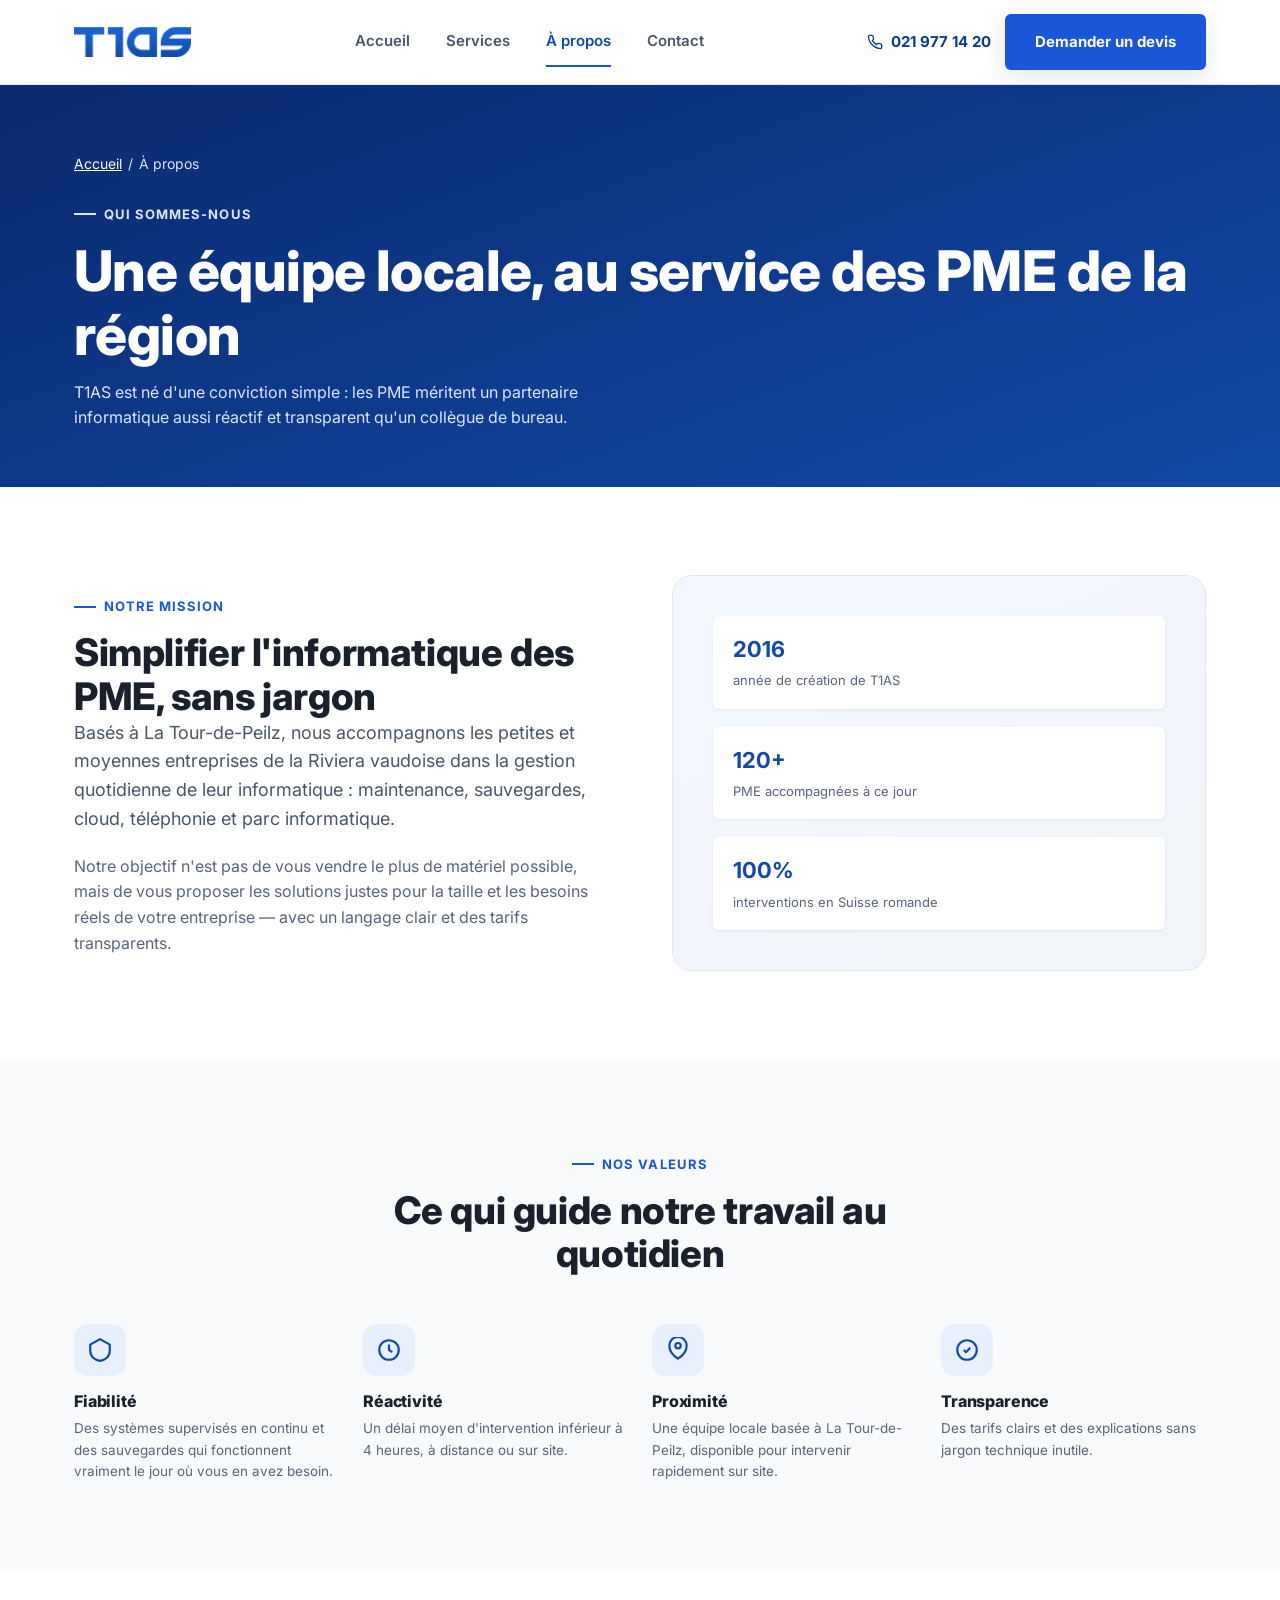
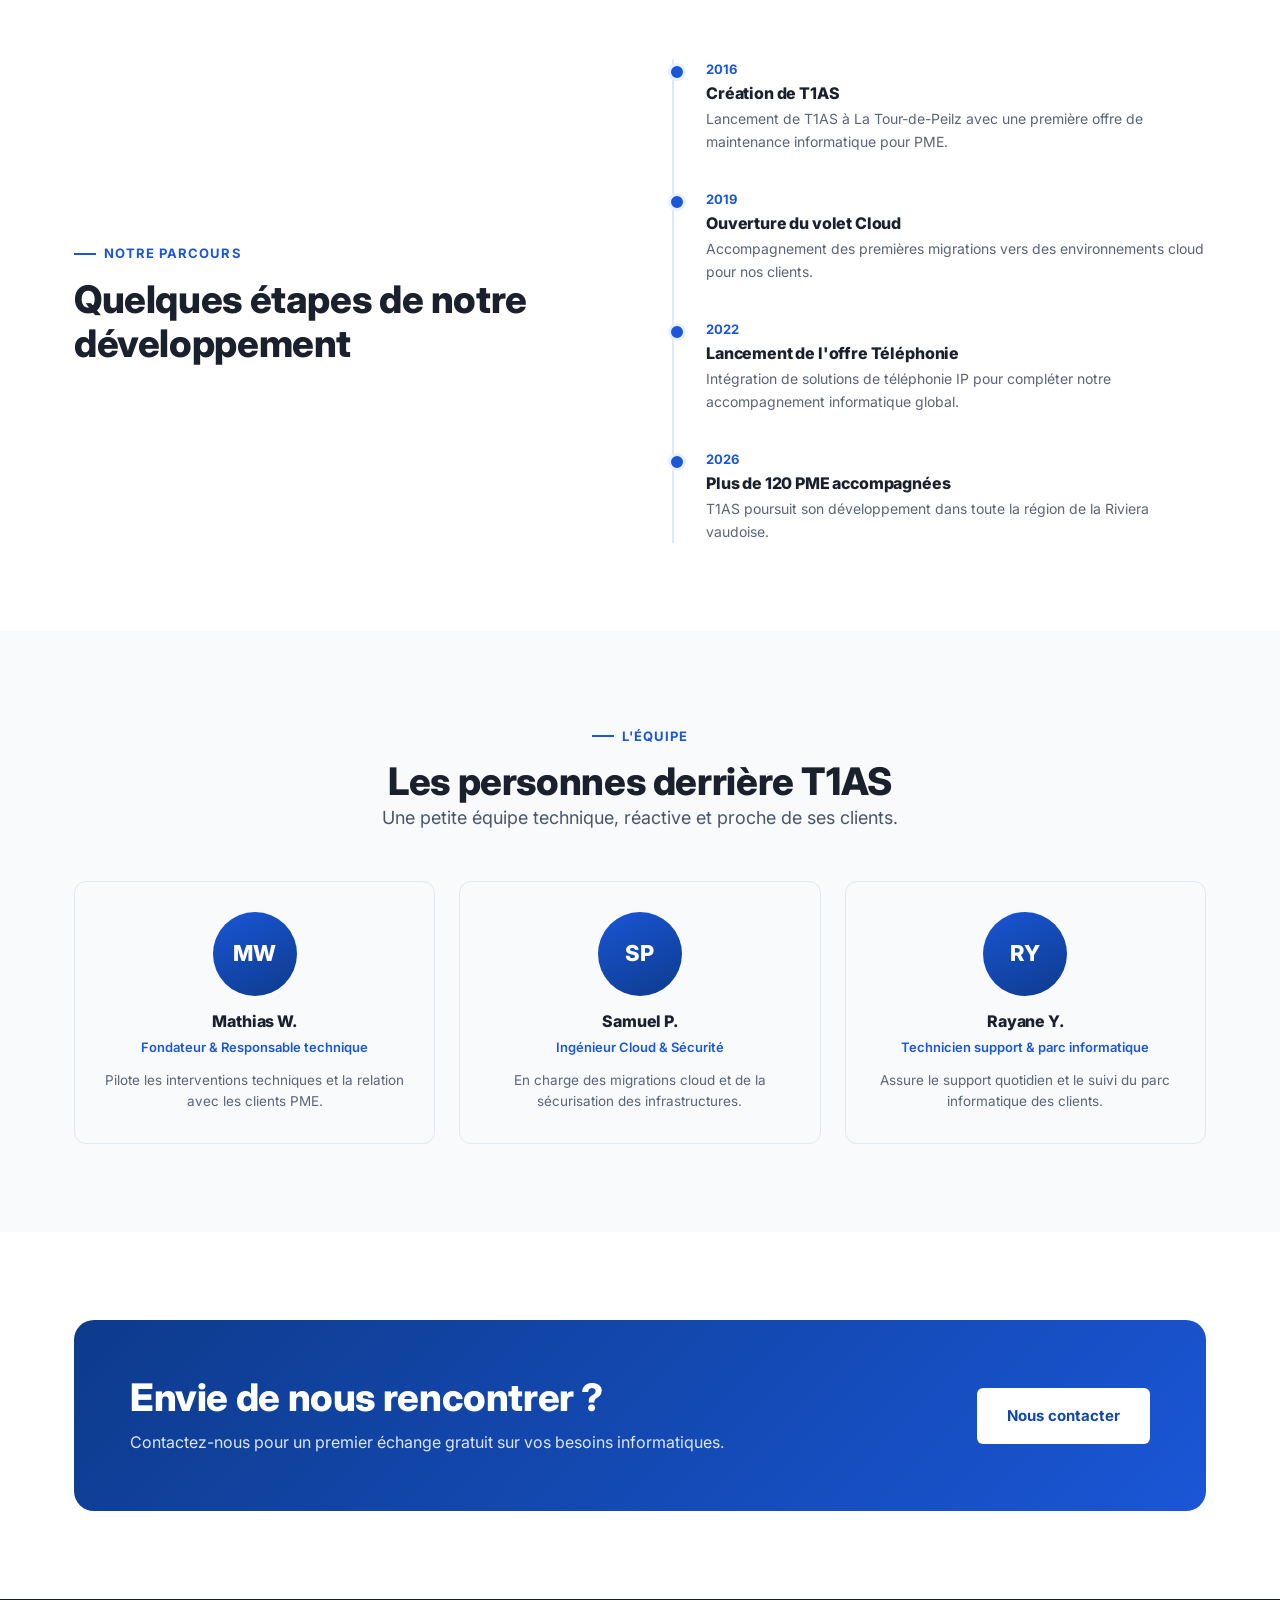
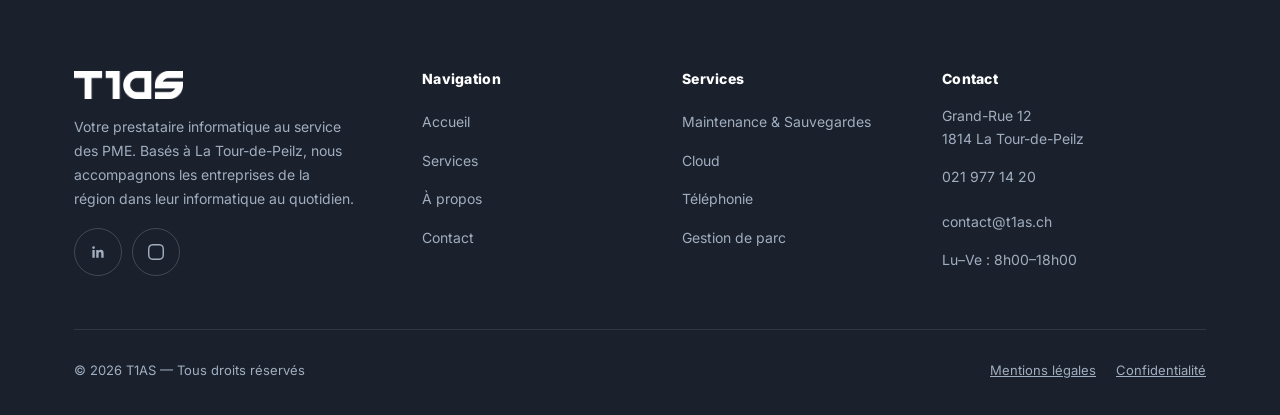
==== t1as-accessibilite-s08/a-propos.html @ f89bb714 "Ajoute le site T1AS rendu accessible (WCAG 2.2 AA, s08) Co-Authored-By: Claude Opus 5.5 <noreply@ant" ====
<!DOCTYPE html>
<html lang="fr">
<head>
<meta charset="UTF-8">
<meta name="viewport" content="width=device-width, initial-scale=1.0">
<title>À propos — T1AS | Votre partenaire informatique</title>
<meta name="description" content="Découvrez T1AS, prestataire informatique basé à La Tour-de-Peilz, ses valeurs et son équipe au service des PME de la région.">
<link rel="icon" href="assets/favicon.png" type="image/png">
<link rel="preconnect" href="https://fonts.googleapis.com">
<link href="https://fonts.googleapis.com/css2?family=Inter:wght@400;500;600;700;800&display=swap" rel="stylesheet">
<link rel="stylesheet" href="css/style.css">
</head>
<body>
<a href="#contenu" class="skip-link">Aller au contenu principal</a>

<header class="site-header">
  <div class="header-inner">
    <a href="index.html" class="brand">
      <img src="assets/logo-t1as-web.png" alt="T1AS">
    </a>
    <nav class="nav-links" aria-label="Navigation principale">
      <a href="index.html">Accueil</a>
      <a href="services.html">Services</a>
      <a href="a-propos.html" class="active" aria-current="page">À propos</a>
      <a href="contact.html">Contact</a>
    </nav>
    <div class="header-cta">
      <a href="tel:+41219771420" class="header-phone" aria-label="Appeler T1AS au 021 977 14 20">
        <svg aria-hidden="true" focusable="false" width="16" height="16" viewBox="0 0 24 24" fill="none" stroke="currentColor" stroke-width="2"><path d="M22 16.92v3a2 2 0 0 1-2.18 2 19.79 19.79 0 0 1-8.63-3.07 19.5 19.5 0 0 1-6-6 19.79 19.79 0 0 1-3.07-8.67A2 2 0 0 1 4.11 2h3a2 2 0 0 1 2 1.72c.127.96.361 1.903.7 2.81a2 2 0 0 1-.45 2.11L8.09 9.91a16 16 0 0 0 6 6l1.27-1.27a2 2 0 0 1 2.11-.45c.907.339 1.85.573 2.81.7A2 2 0 0 1 22 16.92z"/></svg>
        <span class="txt">021 977 14 20</span>
      </a>
      <a href="contact.html" class="btn btn-primary">Demander un devis</a>
      <button type="button" class="nav-toggle" aria-label="Ouvrir le menu" aria-expanded="false" aria-controls="menu-mobile">
        <span></span><span></span><span></span>
      </button>
    </div>
  </div>
</header>

<div class="mobile-nav" id="menu-mobile" role="dialog" aria-modal="true" aria-label="Menu" hidden>
  <div class="mobile-nav-top">
    <img src="assets/logo-t1as-web.png" alt="" style="height:26px">
    <button type="button" class="mobile-nav-close" aria-label="Fermer le menu">&times;</button>
  </div>
  <a href="index.html">Accueil</a>
  <a href="services.html">Services</a>
  <a href="a-propos.html">À propos</a>
  <a href="contact.html">Contact</a>
  <a href="tel:+41219771420" class="mobile-nav-phone">021 977 14 20</a>
</div>

<main id="contenu" tabindex="-1">

<section class="page-hero">
  <div class="container">
    <nav class="breadcrumb" aria-label="Fil d’Ariane"><a href="index.html">Accueil</a><span aria-hidden="true">/</span><span aria-current="page">À propos</span></nav>
    <div class="eyebrow">Qui sommes-nous</div>
    <h1>Une équipe locale, au service des PME de la région</h1>
    <p>T1AS est né d'une conviction simple : les PME méritent un partenaire informatique aussi réactif et transparent qu'un collègue de bureau.</p>
  </div>
</section>

<section>
  <div class="container split">
    <div>
      <div class="eyebrow">Notre mission</div>
      <h2>Simplifier l'informatique des PME, sans jargon</h2>
      <p class="lead" style="margin-bottom:20px;">Basés à La Tour-de-Peilz, nous accompagnons les petites et moyennes entreprises de la Riviera vaudoise dans la gestion quotidienne de leur informatique : maintenance, sauvegardes, cloud, téléphonie et parc informatique.</p>
      <p class="muted">Notre objectif n'est pas de vous vendre le plus de matériel possible, mais de vous proposer les solutions justes pour la taille et les besoins réels de votre entreprise — avec un langage clair et des tarifs transparents.</p>
    </div>
    <div class="split-visual">
      <div class="metric-row"><div><strong>2016</strong><br><span>année de création de T1AS</span></div></div>
      <div class="metric-row"><div><strong>120+</strong><br><span>PME accompagnées à ce jour</span></div></div>
      <div class="metric-row"><div><strong>100%</strong><br><span>interventions en Suisse romande</span></div></div>
    </div>
  </div>
</section>

<section style="background: var(--gray-50);">
  <div class="container">
    <div class="section-head center">
      <div class="eyebrow" style="justify-content:center;">Nos valeurs</div>
      <h2>Ce qui guide notre travail au quotidien</h2>
    </div>
    <div class="values-grid">
      <div class="value-card">
        <div class="service-icon">
          <svg aria-hidden="true" focusable="false" viewBox="0 0 24 24" fill="none" stroke="currentColor" stroke-width="2"><path d="M12 2 3 7v6c0 5 4 8.5 9 9 5-.5 9-4 9-9V7l-9-5z"/></svg>
        </div>
        <h3>Fiabilité</h3>
        <p>Des systèmes supervisés en continu et des sauvegardes qui fonctionnent vraiment le jour où vous en avez besoin.</p>
      </div>
      <div class="value-card">
        <div class="service-icon">
          <svg aria-hidden="true" focusable="false" viewBox="0 0 24 24" fill="none" stroke="currentColor" stroke-width="2"><circle cx="12" cy="12" r="9"/><path d="M12 7v5l3 2"/></svg>
        </div>
        <h3>Réactivité</h3>
        <p>Un délai moyen d'intervention inférieur à 4 heures, à distance ou sur site.</p>
      </div>
      <div class="value-card">
        <div class="service-icon">
          <svg aria-hidden="true" focusable="false" viewBox="0 0 24 24" fill="none" stroke="currentColor" stroke-width="2"><path d="M12 20c4.4-2.9 8-7.4 8-12a8 8 0 1 0-16 0c0 4.6 3.6 9.1 8 12z"/><circle cx="12" cy="8" r="2.5"/></svg>
        </div>
        <h3>Proximité</h3>
        <p>Une équipe locale basée à La Tour-de-Peilz, disponible pour intervenir rapidement sur site.</p>
      </div>
      <div class="value-card">
        <div class="service-icon">
          <svg aria-hidden="true" focusable="false" viewBox="0 0 24 24" fill="none" stroke="currentColor" stroke-width="2"><path d="M9 12l2 2 4-4"/><circle cx="12" cy="12" r="9"/></svg>
        </div>
        <h3>Transparence</h3>
        <p>Des tarifs clairs et des explications sans jargon technique inutile.</p>
      </div>
    </div>
  </div>
</section>

<section>
  <div class="container split">
    <div>
      <div class="eyebrow">Notre parcours</div>
      <h2>Quelques étapes de notre développement</h2>
    </div>
    <div class="timeline">
      <div class="timeline-item">
        <strong>2016</strong>
        <h3>Création de T1AS</h3>
        <p>Lancement de T1AS à La Tour-de-Peilz avec une première offre de maintenance informatique pour PME.</p>
      </div>
      <div class="timeline-item">
        <strong>2019</strong>
        <h3>Ouverture du volet Cloud</h3>
        <p>Accompagnement des premières migrations vers des environnements cloud pour nos clients.</p>
      </div>
      <div class="timeline-item">
        <strong>2022</strong>
        <h3>Lancement de l'offre Téléphonie</h3>
        <p>Intégration de solutions de téléphonie IP pour compléter notre accompagnement informatique global.</p>
      </div>
      <div class="timeline-item">
        <strong>2026</strong>
        <h3>Plus de 120 PME accompagnées</h3>
        <p>T1AS poursuit son développement dans toute la région de la Riviera vaudoise.</p>
      </div>
    </div>
  </div>
</section>

<section style="background: var(--gray-50);">
  <div class="container">
    <div class="section-head center">
      <div class="eyebrow" style="justify-content:center;">L'équipe</div>
      <h2>Les personnes derrière T1AS</h2>
      <p class="lead">Une petite équipe technique, réactive et proche de ses clients.</p>
    </div>
    <div class="team-grid">
      <div class="team-card">
        <div class="team-avatar" aria-hidden="true">MW</div>
        <h3>Mathias W.</h3>
        <span>Fondateur &amp; Responsable technique</span>
        <p>Pilote les interventions techniques et la relation avec les clients PME.</p>
      </div>
      <div class="team-card">
        <div class="team-avatar" aria-hidden="true">SP</div>
        <h3>Samuel P.</h3>
        <span>Ingénieur Cloud & Sécurité</span>
        <p>En charge des migrations cloud et de la sécurisation des infrastructures.</p>
      </div>
      <div class="team-card">
        <div class="team-avatar" aria-hidden="true">RY</div>
        <h3>Rayane Y.</h3>
        <span>Technicien support & parc informatique</span>
        <p>Assure le support quotidien et le suivi du parc informatique des clients.</p>
      </div>
    </div>
  </div>
</section>

<section>
  <div class="container">
    <div class="cta-banner">
      <div>
        <h2>Envie de nous rencontrer ?</h2>
        <p>Contactez-nous pour un premier échange gratuit sur vos besoins informatiques.</p>
      </div>
      <div class="cta-actions">
        <a href="contact.html" class="btn btn-white">Nous contacter</a>
      </div>
    </div>
  </div>
</section>

</main>

<footer class="site-footer">
  <div class="container">
    <div class="footer-grid">
      <div class="footer-brand">
        <img src="assets/logo-t1as-web.png" alt="T1AS">
        <p>Votre prestataire informatique au service des PME. Basés à La Tour-de-Peilz, nous accompagnons les entreprises de la région dans leur informatique au quotidien.</p>
        <div class="social-row">
          <a href="#" aria-label="LinkedIn"><svg aria-hidden="true" focusable="false" viewBox="0 0 24 24" fill="currentColor"><path d="M20.45 20.45h-3.55v-5.57c0-1.33-.02-3.03-1.85-3.03-1.85 0-2.14 1.45-2.14 2.94v5.66H9.36V9h3.41v1.56h.05c.47-.9 1.63-1.85 3.36-1.85 3.6 0 4.27 2.37 4.27 5.45v6.29zM5.34 7.43a2.06 2.06 0 1 1 0-4.12 2.06 2.06 0 0 1 0 4.12zM7.12 20.45H3.56V9h3.56v11.45z"/></svg></a>
          <a href="#" aria-label="Instagram"><svg aria-hidden="true" focusable="false" viewBox="0 0 24 24" fill="currentColor"><path d="M12 2.16c3.2 0 3.58.01 4.85.07 3.25.15 4.77 1.69 4.92 4.92.06 1.27.07 1.65.07 4.85s-.01 3.58-.07 4.85c-.15 3.23-1.66 4.77-4.92 4.92-1.27.06-1.64.07-4.85.07s-3.58-.01-4.85-.07c-3.26-.15-4.77-1.7-4.92-4.92-.06-1.27-.07-1.65-.07-4.85s.01-3.58.07-4.85C2.38 3.94 3.9 2.38 7.15 2.23 8.42 2.17 8.8 2.16 12 2.16zM12 0C8.74 0 8.33.01 7.05.07c-4.35.2-6.78 2.62-6.98 6.98C0 8.33 0 8.74 0 12s.01 3.67.07 4.95c.2 4.35 2.62 6.78 6.98 6.98C8.33 24 8.74 24 12 24s3.67-.01 4.95-.07c4.35-.2 6.78-2.62 6.98-6.98.06-1.28.07-1.69.07-4.95s-.01-3.67-.07-4.95c-.2-4.35-2.62-6.78-6.98-6.98C15.67.01 15.26 0 12 0z"/></svg></a>
        </div>
      </div>
      <div class="footer-col">
        <h2>Navigation</h2>
        <ul>
          <li><a href="index.html">Accueil</a></li>
          <li><a href="services.html">Services</a></li>
          <li><a href="a-propos.html">À propos</a></li>
          <li><a href="contact.html">Contact</a></li>
        </ul>
      </div>
      <div class="footer-col">
        <h2>Services</h2>
        <ul>
          <li><a href="services.html#maintenance">Maintenance & Sauvegardes</a></li>
          <li><a href="services.html#cloud">Cloud</a></li>
          <li><a href="services.html#telephonie">Téléphonie</a></li>
          <li><a href="services.html#parc">Gestion de parc</a></li>
        </ul>
      </div>
      <div class="footer-col">
        <h2>Contact</h2>
        <p class="foot-line">Grand-Rue 12<br>1814 La Tour-de-Peilz</p>
        <p class="foot-line"><a href="tel:+41219771420">021 977 14 20</a></p>
        <p class="foot-line"><a href="mailto:contact@t1as.ch">contact@t1as.ch</a></p>
        <p class="foot-line">Lu–Ve : 8h00–18h00</p>
      </div>
    </div>
    <div class="footer-bottom">
      <span>© <span id="current-year">2026</span> T1AS — Tous droits réservés</span>
      <div class="footer-bottom-links">
        <a href="mentions-legales.html">Mentions légales</a>
        <a href="mentions-legales.html#confidentialite">Confidentialité</a>
      </div>
    </div>
  </div>
</footer>

<script src="js/script.js"></script>
</body>
</html>
---- t1as-accessibilite-s08/css/style.css ----
/* ============================================
   T1AS — Prestataire informatique pour PME
   Thème bleu & gris
   ============================================ */

:root {
  --blue-900: #0a2a6e;
  --blue-800: #0d3b8c;
  --blue-700: #1249a8;
  --blue-600: #1a56d6;
  --blue-500: #2f6fee;
  --blue-100: #e8f0fe;
  --blue-50: #f3f7ff;

  --gray-900: #1a202c;
  --gray-800: #2d3748;
  --gray-700: #4a5568;
  --gray-600: #5a6478; /* a11y : était #718096 (3,64:1 sur gris clair) → 5,39:1 minimum */
  --gray-400: #a0aec0; /* à n’utiliser que sur fond foncé (7,2:1 sur le footer) */
  --border-field: #7b879c; /* a11y : bordure des champs ≥ 3:1 */
  --focus: #1a56d6;
  --gray-200: #e2e8f0;
  --gray-100: #f1f4f8;
  --gray-50: #f8fafc;

  --white: #ffffff;

  --radius-sm: 6px;
  --radius-md: 12px;
  --radius-lg: 20px;

  --shadow-sm: 0 1px 3px rgba(13, 43, 110, 0.08);
  --shadow-md: 0 8px 24px rgba(13, 43, 110, 0.10);
  --shadow-lg: 0 20px 48px rgba(13, 43, 110, 0.16);

  --container: 1180px;
  --ff: "Inter", -apple-system, BlinkMacSystemFont, "Segoe UI", Roboto, Helvetica, Arial, sans-serif;
}

* { box-sizing: border-box; margin: 0; padding: 0; }

html { scroll-behavior: smooth; }

body {
  font-family: var(--ff);
  color: var(--gray-800);
  background: var(--white);
  line-height: 1.6;
  -webkit-font-smoothing: antialiased;
}

img { max-width: 100%; display: block; }

a { color: inherit; text-decoration: none; }

ul { list-style: none; }

.container {
  max-width: var(--container);
  margin: 0 auto;
  padding: 0 24px;
}

section { padding: 88px 0; }

.eyebrow {
  display: inline-flex;
  align-items: center;
  gap: 8px;
  font-size: 13px;
  font-weight: 700;
  letter-spacing: 0.08em;
  text-transform: uppercase;
  color: var(--blue-600);
  margin-bottom: 14px;
}
.eyebrow::before {
  content: "";
  width: 22px;
  height: 2px;
  background: var(--blue-600);
  display: inline-block;
}

h1, h2, h3, h4 {
  color: var(--gray-900);
  font-weight: 800;
  line-height: 1.15;
  letter-spacing: -0.01em;
}
h1 { font-size: clamp(34px, 5vw, 56px); }
h2 { font-size: clamp(28px, 3.4vw, 38px); }
h3 { font-size: 20px; }

.section-head {
  max-width: 640px;
  margin-bottom: 48px;
}
.section-head.center { margin-left: auto; margin-right: auto; text-align: center; }

p.lead {
  font-size: 18px;
  color: var(--gray-700);
}

.muted { color: var(--gray-600); }

/* ---------- Buttons ---------- */
.btn {
  display: inline-flex;
  align-items: center;
  justify-content: center;
  gap: 8px;
  padding: 14px 28px;
  border-radius: var(--radius-sm);
  font-weight: 700;
  font-size: 15px;
  border: 2px solid transparent;
  cursor: pointer;
  transition: transform .15s ease, box-shadow .15s ease, background .15s ease, color .15s ease;
  white-space: nowrap;
}
.btn-primary {
  background: var(--blue-600);
  color: var(--white);
  box-shadow: var(--shadow-md);
}
.btn-primary:hover { background: var(--blue-700); transform: translateY(-2px); }

.btn-outline {
  background: transparent;
  border-color: var(--gray-200);
  color: var(--gray-800);
}
.btn-outline:hover { border-color: var(--blue-600); color: var(--blue-600); }

.btn-white {
  background: var(--white);
  color: var(--blue-700);
}
.btn-outline-light { border-color: rgba(255,255,255,0.7); color: #fff; }
.btn-outline-light:hover { background: #fff; color: var(--blue-700); border-color: #fff; }
.btn-white:hover { transform: translateY(-2px); box-shadow: var(--shadow-md); }

.btn-block { width: 100%; }

/* ---------- Header ---------- */
.site-header {
  position: sticky;
  top: 0;
  z-index: 100;
  background: rgba(255,255,255,0.92);
  backdrop-filter: blur(10px);
  border-bottom: 1px solid var(--gray-200);
}
.header-inner {
  display: flex;
  align-items: center;
  justify-content: space-between;
  padding: 14px 24px;
  max-width: var(--container);
  margin: 0 auto;
}
.brand { display: flex; align-items: center; gap: 10px; flex: none; min-height: 48px; }
.brand img { height: 30px; width: auto; flex: none; }

.nav-links {
  display: flex;
  align-items: center;
  gap: 36px;
}
.nav-links a {
  font-weight: 600;
  font-size: 15px;
  color: var(--gray-700);
  padding: 12px 0;
  border-bottom: 2px solid transparent;
  transition: color .15s, border-color .15s;
}
.nav-links a:hover, .nav-links a.active { color: var(--blue-700); border-color: var(--blue-600); }

.header-cta { display: flex; align-items: center; gap: 14px; }
.header-phone {
  display: flex;
  align-items: center;
  gap: 8px;
  font-weight: 700;
  color: var(--blue-800);
  font-size: 15px;
  min-height: 48px;
  min-width: 48px;
  justify-content: center;
}

.nav-toggle {
  display: none;
  flex-direction: column;
  gap: 5px;
  background: none;
  border: none;
  cursor: pointer;
  padding: 12px;
  min-width: 48px; min-height: 48px;
  align-items: center; justify-content: center;
}
.nav-toggle span { width: 24px; height: 2px; background: var(--gray-800); }

/* ---------- Hero ---------- */
.hero {
  position: relative;
  padding: 96px 0 90px;
  background: linear-gradient(160deg, var(--blue-900) 0%, var(--blue-700) 55%, var(--blue-600) 100%);
  color: var(--white);
  overflow: hidden;
}
.hero::before {
  content: "";
  position: absolute;
  inset: 0;
  background-image:
    radial-gradient(circle at 85% 15%, rgba(255,255,255,0.14) 0, transparent 45%),
    radial-gradient(circle at 10% 90%, rgba(255,255,255,0.08) 0, transparent 40%);
}
.hero-grid {
  position: relative;
  display: grid;
  grid-template-columns: 1.1fr 0.9fr;
  gap: 48px;
  align-items: center;
}
.hero .eyebrow { color: #dbe6ff; }
.hero .eyebrow::before { background: #dbe6ff; }
.hero h1 { color: var(--white); margin-bottom: 20px; }
.hero p.lead { color: #dbe6ff; max-width: 520px; }
.hero-actions { display: flex; gap: 16px; margin-top: 32px; flex-wrap: wrap; }

.hero-stats {
  display: flex;
  gap: 32px;
  margin-top: 48px;
  flex-wrap: wrap;
}
.hero-stat strong { display: block; font-size: 28px; color: var(--white); }
.hero-stat span { font-size: 14px; color: #dbe6ff; }

.hero-card {
  background: rgba(255,255,255,0.08);
  border: 1px solid rgba(255,255,255,0.18);
  border-radius: var(--radius-lg);
  padding: 32px;
  backdrop-filter: blur(6px);
}
.hero-card h2 { color: var(--white); margin-bottom: 18px; font-size: 17px; }
.hero-check-list li {
  display: flex;
  align-items: flex-start;
  gap: 12px;
  padding: 10px 0;
  border-bottom: 1px solid rgba(255,255,255,0.14);
  color: #eaf1ff;
  font-size: 14.5px;
}
.hero-check-list li:last-child { border-bottom: none; }
.check-dot {
  flex: none;
  width: 20px; height: 20px;
  border-radius: 50%;
  background: var(--blue-500);
  display: flex; align-items: center; justify-content: center;
  font-size: 12px;
  color: white;
}

/* ---------- Logos / trust bar ---------- */
.trust-bar {
  padding: 32px 0;
  border-bottom: 1px solid var(--gray-200);
}
.trust-bar .container {
  display: flex;
  align-items: center;
  justify-content: space-between;
  flex-wrap: wrap;
  gap: 20px;
}
.trust-bar p { font-size: 13px; font-weight: 700; letter-spacing: 0.05em; text-transform: uppercase; color: var(--gray-600); }
.trust-tags { display: flex; gap: 12px; flex-wrap: wrap; }
.trust-tags span {
  padding: 8px 16px;
  border-radius: 999px;
  background: var(--gray-100);
  color: var(--gray-700);
  font-size: 13px;
  font-weight: 600;
}

/* ---------- Services grid ---------- */
.services-grid {
  display: grid;
  grid-template-columns: repeat(4, 1fr);
  gap: 24px;
}
.service-card {
  background: var(--white);
  border: 1px solid var(--gray-200);
  border-radius: var(--radius-md);
  padding: 32px 26px;
  transition: transform .18s ease, box-shadow .18s ease, border-color .18s ease;
}
.service-card:hover {
  transform: translateY(-6px);
  box-shadow: var(--shadow-lg);
  border-color: transparent;
}
.service-icon {
  width: 52px; height: 52px;
  border-radius: 14px;
  background: var(--blue-100);
  display: flex; align-items: center; justify-content: center;
  margin-bottom: 20px;
  color: var(--blue-700);
}
.service-icon svg { width: 26px; height: 26px; }
.service-card h3 { margin-bottom: 10px; }
.service-card p { font-size: 14.5px; color: var(--gray-600); margin-bottom: 16px; }
.service-card .service-link {
  font-size: 14px;
  font-weight: 700;
  color: var(--blue-600);
  display: inline-flex;
  align-items: center;
  gap: 6px;
  min-height: 44px;
}

/* ---------- Split section (image/text alt) ---------- */
.split {
  display: grid;
  grid-template-columns: 1fr 1fr;
  gap: 64px;
  align-items: center;
}
.split-visual {
  background: linear-gradient(155deg, var(--blue-50), var(--gray-100));
  border-radius: var(--radius-lg);
  border: 1px solid var(--gray-200);
  padding: 40px;
  min-height: 360px;
  display: flex;
  flex-direction: column;
  justify-content: center;
  gap: 18px;
}
.metric-row {
  display: flex;
  justify-content: space-between;
  align-items: center;
  background: var(--white);
  border-radius: var(--radius-sm);
  padding: 16px 20px;
  box-shadow: var(--shadow-sm);
}
.metric-row strong { font-size: 22px; color: var(--blue-700); }
.metric-row span { font-size: 13px; color: var(--gray-600); }

.feature-list li {
  display: flex;
  gap: 14px;
  padding: 14px 0;
  border-bottom: 1px solid var(--gray-200);
}
.feature-list li:last-child { border-bottom: none; }
.feature-num {
  flex: none;
  width: 34px; height: 34px;
  border-radius: 50%;
  background: var(--blue-600);
  color: white;
  font-weight: 800;
  font-size: 14px;
  display: flex; align-items: center; justify-content: center;
}
.feature-list h3 { font-size: 16px; margin-bottom: 4px; }
.feature-list p { font-size: 14px; color: var(--gray-600); }

/* ---------- Steps / process ---------- */
.steps {
  display: grid;
  grid-template-columns: repeat(4, 1fr);
  gap: 24px;
  counter-reset: step;
}
.step {
  position: relative;
  padding: 30px 22px;
  background: var(--gray-50);
  border-radius: var(--radius-md);
  border: 1px solid var(--gray-200);
}
.step::before {
  counter-increment: step;
  content: counter(step, decimal-leading-zero);
  font-size: 13px;
  font-weight: 800;
  color: var(--blue-600);
  letter-spacing: 0.08em;
  display: block;
  margin-bottom: 14px;
}
.step h3 { font-size: 16px; margin-bottom: 8px; }
.step p { font-size: 13.5px; color: var(--gray-600); }

/* ---------- Pricing ---------- */
.pricing-grid {
  display: grid;
  grid-template-columns: repeat(3, 1fr);
  gap: 24px;
  align-items: stretch;
}
.price-card {
  border: 1px solid var(--gray-200);
  border-radius: var(--radius-lg);
  padding: 36px 30px;
  background: var(--white);
  display: flex;
  flex-direction: column;
}
.price-card.featured {
  background: linear-gradient(165deg, var(--blue-800), var(--blue-600));
  color: white;
  border-color: transparent;
  box-shadow: var(--shadow-lg);
  transform: scale(1.03);
}
.price-card .badge {
  align-self: flex-start;
  background: var(--blue-100);
  color: var(--blue-700);
  font-size: 12px;
  font-weight: 700;
  padding: 5px 12px;
  border-radius: 999px;
  margin-bottom: 16px;
}
.price-card.featured .badge { background: rgba(255,255,255,0.18); color: white; }
.price-card h3 { margin-bottom: 6px; }
.price-card.featured h3 { color: white; }
.price-value { font-size: 34px; font-weight: 800; margin: 14px 0 4px; }
.price-value span { font-size: 14px; font-weight: 500; color: var(--gray-600); }
.price-card.featured .price-value span { color: #dbe6ff; }
.price-card p.desc { font-size: 14px; color: var(--gray-600); margin-bottom: 24px; }
.price-card.featured p.desc { color: #dbe6ff; }
.price-card ul { margin-bottom: 28px; flex: 1; }
.price-card ul li {
  display: flex;
  gap: 10px;
  padding: 8px 0;
  font-size: 14px;
  align-items: flex-start;
}
.price-card.featured ul li { color: #eaf1ff; }

/* ---------- Testimonials ---------- */
.testimonial-grid {
  display: grid;
  grid-template-columns: repeat(3, 1fr);
  gap: 24px;
}
.testimonial-card {
  background: var(--gray-50);
  border: 1px solid var(--gray-200);
  border-radius: var(--radius-md);
  padding: 28px;
}
.stars { color: var(--blue-600); font-size: 15px; line-height: 1.4; margin-bottom: 14px; letter-spacing: 2px; }
.testimonial-card p.quote { font-size: 14.5px; color: var(--gray-700); margin-bottom: 20px; }
.testimonial-author { display: flex; align-items: center; gap: 12px; }
.author-avatar {
  width: 40px; height: 40px;
  border-radius: 50%;
  background: var(--blue-600);
  color: white;
  display: flex; align-items: center; justify-content: center;
  font-weight: 700;
  font-size: 14px;
}
.testimonial-author strong { display: block; font-size: 14px; }
.testimonial-author span { font-size: 12.5px; color: var(--gray-600); }

/* ---------- CTA banner ---------- */
.cta-banner {
  background: linear-gradient(135deg, var(--blue-800), var(--blue-600));
  border-radius: var(--radius-lg);
  padding: 56px;
  color: white;
  display: flex;
  align-items: center;
  justify-content: space-between;
  gap: 32px;
  flex-wrap: wrap;
}
.cta-banner h2 { color: white; margin-bottom: 10px; }
.cta-banner p { color: #dbe6ff; }
.cta-actions { display: flex; gap: 14px; flex-wrap: wrap; }

/* ---------- FAQ ---------- */
.faq-list { max-width: 780px; margin: 0 auto; }
.faq-item {
  border-bottom: 1px solid var(--gray-200);
}
.faq-item summary {
  cursor: pointer;
  list-style: none;
  padding: 22px 0;
  font-weight: 700;
  font-size: 16px;
  display: flex;
  justify-content: space-between;
  align-items: center;
  color: var(--gray-900);
}
.faq-item summary::-webkit-details-marker { display: none; }
.faq-item summary::after {
  content: "+";
  font-size: 22px;
  color: var(--blue-600);
  flex: none;
  margin-left: 12px;
}
.faq-item[open] summary::after { content: "\2212"; }
.faq-item p { padding-bottom: 22px; color: var(--gray-600); font-size: 14.5px; max-width: 640px; }

/* ---------- Contact page ---------- */
.contact-grid {
  display: grid;
  grid-template-columns: 1fr 1fr;
  gap: 48px;
  align-items: start;
}
.contact-info-card {
  background: var(--gray-50);
  border: 1px solid var(--gray-200);
  border-radius: var(--radius-lg);
  padding: 32px;
}
.contact-info-card h2 { margin-bottom: 20px; font-size: 20px; }
.form-card h2 { font-size: 20px; }
.info-row {
  display: flex;
  gap: 16px;
  padding: 16px 0;
  border-bottom: 1px solid var(--gray-200);
}
.info-row:last-child { border-bottom: none; }
.info-icon {
  flex: none;
  width: 40px; height: 40px;
  border-radius: 10px;
  background: var(--blue-100);
  color: var(--blue-700);
  display: flex; align-items: center; justify-content: center;
}
.info-icon svg { width: 20px; height: 20px; }
.info-row strong { display: block; font-size: 14px; margin-bottom: 2px; }
.info-row span, .info-row a { font-size: 14px; color: var(--gray-600); }
.info-row a { text-decoration: underline; display: inline-block; padding: 4px 0; }

.map-box {
  margin-top: 20px;
  border-radius: var(--radius-md);
  overflow: hidden;
  border: 1px solid var(--gray-200);
  height: 220px;
}
.map-box iframe { width: 100%; height: 100%; border: 0; }

.hours-table { width: 100%; margin-top: 8px; }
.hours-table tr { border-bottom: 1px solid var(--gray-200); }
.hours-table th, .hours-table td { padding: 8px 0; font-size: 14px; text-align: left; font-weight: 400; }
.hours-table td:last-child { text-align: right; font-weight: 600; color: var(--gray-800); }
.hours-table tr.closed td:last-child { color: var(--gray-600); font-style: italic; }

.form-card {
  background: var(--white);
  border: 1px solid var(--gray-200);
  border-radius: var(--radius-lg);
  padding: 36px;
  box-shadow: var(--shadow-md);
}
.form-row { display: grid; grid-template-columns: 1fr 1fr; gap: 18px; margin-bottom: 18px; }
.form-field { display: flex; flex-direction: column; gap: 7px; margin-bottom: 18px; }
.form-field label { font-size: 13px; font-weight: 700; color: var(--gray-700); }
.form-field input, .form-field select, .form-field textarea {
  border: 1px solid var(--border-field);
  border-radius: var(--radius-sm);
  padding: 12px 14px;
  min-height: 48px;
  font-family: var(--ff);
  font-size: 14.5px;
  color: var(--gray-900);
  background: var(--gray-50);
}
.form-field input:focus, .form-field select:focus, .form-field textarea:focus {
  border-color: var(--blue-600);
  background: white;
}
.form-field ::placeholder { color: #646f82; opacity: 1; }
.form-field [aria-invalid="true"] { border: 2px solid #b42318; }
.field-error { color: #b42318; font-size: 13.5px; font-weight: 600; }
.field-error::before { content: "⚠ "; }
.form-required-note { font-size: 13.5px; color: var(--gray-600); margin-bottom: 18px; }
.form-feedback { margin-top: 14px; font-weight: 600; font-size: 14.5px; }
.form-feedback.is-error { color: #b42318; }
.form-feedback.is-success { color: var(--blue-700); }
.form-field textarea { resize: vertical; min-height: 120px; }
.form-note { font-size: 12.5px; color: var(--gray-600); margin-top: 12px; }

/* ---------- Page hero (inner pages) ---------- */
.page-hero {
  background: linear-gradient(160deg, var(--blue-900), var(--blue-700));
  color: white;
  padding: 64px 0 56px;
}
.page-hero .eyebrow { color: #dbe6ff; }
.page-hero .eyebrow::before { background: #dbe6ff; }
.page-hero h1 { color: white; margin-bottom: 12px; }
.page-hero p { color: #dbe6ff; max-width: 560px; }
.breadcrumb { font-size: 14px; color: #dbe6ff; margin-bottom: 18px; }
.breadcrumb a { color: #fff; text-decoration: underline; display: inline-block; padding: 4px 0; }
.breadcrumb span[aria-hidden] { margin: 0 6px; }

/* ---------- Service detail blocks ---------- */
.service-detail {
  display: grid;
  grid-template-columns: 1fr 1fr;
  gap: 56px;
  align-items: center;
  padding: 64px 0;
  border-bottom: 1px solid var(--gray-200);
}
.service-detail:last-child { border-bottom: none; }
.service-detail:nth-child(even) .service-detail-visual { order: -1; }
.service-tag {
  display: inline-block;
  background: var(--blue-100);
  color: var(--blue-700);
  font-size: 12px;
  font-weight: 700;
  padding: 6px 14px;
  border-radius: 999px;
  margin-bottom: 16px;
}
.service-detail-visual {
  background: linear-gradient(155deg, var(--blue-50), var(--gray-100));
  border-radius: var(--radius-lg);
  border: 1px solid var(--gray-200);
  min-height: 300px;
  display: flex;
  align-items: center;
  justify-content: center;
}
.service-detail-visual .service-icon {
  width: 96px; height: 96px;
  border-radius: 24px;
}
.service-detail-visual .service-icon svg { width: 46px; height: 46px; }
.service-detail ul.checklist { margin-top: 18px; }
.service-detail ul.checklist li {
  display: flex;
  gap: 10px;
  padding: 8px 0;
  font-size: 14.5px;
  color: var(--gray-700);
}

/* ---------- Team ---------- */
.team-grid {
  display: grid;
  grid-template-columns: repeat(3, 1fr);
  gap: 24px;
}
.team-card {
  text-align: center;
  border: 1px solid var(--gray-200);
  border-radius: var(--radius-md);
  padding: 30px 20px;
}
.team-avatar {
  width: 84px; height: 84px;
  border-radius: 50%;
  margin: 0 auto 16px;
  background: linear-gradient(155deg, var(--blue-600), var(--blue-800));
  color: white;
  display: flex; align-items: center; justify-content: center;
  font-weight: 800;
  font-size: 22px;
}
.team-card h3 { margin-bottom: 4px; font-size: 16px; }
.team-card span { font-size: 13px; color: var(--blue-600); font-weight: 600; }
.team-card p { font-size: 13.5px; color: var(--gray-600); margin-top: 10px; }

/* ---------- Values ---------- */
.values-grid {
  display: grid;
  grid-template-columns: repeat(4, 1fr);
  gap: 24px;
}
.value-card { text-align: left; }
.value-card .service-icon { margin-bottom: 16px; }
.value-card h3 { margin-bottom: 8px; font-size: 16px; }
.value-card p { font-size: 13.5px; color: var(--gray-600); }

/* ---------- Timeline (à propos) ---------- */
.timeline { position: relative; padding-left: 32px; border-left: 2px solid var(--gray-200); }
.timeline-item { position: relative; padding-bottom: 36px; }
.timeline-item:last-child { padding-bottom: 0; }
.timeline-item::before {
  content: "";
  position: absolute;
  left: -38px;
  top: 4px;
  width: 12px; height: 12px;
  border-radius: 50%;
  background: var(--blue-600);
  border: 3px solid var(--blue-100);
}
.timeline-item strong { color: var(--blue-600); font-size: 13px; display: block; margin-bottom: 4px; }
.timeline-item h3 { margin-bottom: 6px; font-size: 16px; }
.timeline-item p { font-size: 14px; color: var(--gray-600); }

/* ---------- Legal page ---------- */
.legal-content h2 { font-size: 22px; margin: 36px 0 14px; }
.legal-content h2:first-child { margin-top: 0; }
.legal-content p, .legal-content li { font-size: 14.5px; color: var(--gray-700); margin-bottom: 12px; }
.legal-content a { color: var(--blue-700); text-decoration: underline; }
.legal-content ul { padding-left: 20px; list-style: disc; }
.legal-content ul li { list-style: disc; margin-bottom: 8px; }

/* ---------- Footer ---------- */
.site-footer {
  background: var(--gray-900);
  color: var(--gray-400);
  padding: 72px 0 28px;
}
.footer-grid {
  display: grid;
  grid-template-columns: 1.4fr 1fr 1fr 1.2fr;
  gap: 40px;
  padding-bottom: 48px;
  border-bottom: 1px solid rgba(255,255,255,0.1);
}
.footer-brand img { height: 28px; margin-bottom: 16px; filter: brightness(0) invert(1); }
.footer-brand p { font-size: 14px; line-height: 1.7; max-width: 280px; }
.footer-col h2 { color: white; font-size: 14px; margin-bottom: 18px; letter-spacing: 0.02em; }
.footer-col ul li { margin-bottom: 4px; }
.footer-col a { display: inline-block; padding: 6px 0; font-size: 14px; color: var(--gray-400); transition: color .15s; }
.footer-col a:hover { color: white; }
.footer-col p.foot-line { font-size: 14px; margin-bottom: 10px; }
.social-row { display: flex; gap: 10px; margin-top: 18px; }
.social-row a {
  width: 48px; height: 48px;
  border-radius: 50%;
  border: 1px solid rgba(255,255,255,0.18);
  display: flex; align-items: center; justify-content: center;
}
.social-row a:hover { background: var(--blue-600); border-color: var(--blue-600); }
.social-row svg { width: 16px; height: 16px; }

.footer-bottom {
  padding-top: 24px;
  display: flex;
  justify-content: space-between;
  align-items: center;
  flex-wrap: wrap;
  gap: 12px;
  font-size: 13px;
}
.footer-bottom a { color: var(--gray-400); display: inline-block; padding: 6px 0; text-decoration: underline; }
.footer-bottom-links { display: flex; gap: 20px; flex-wrap: wrap; }

/* ---------- Responsive ---------- */
@media (max-width: 980px) {
  .nav-links { display: none; }
  .nav-toggle { display: flex; }
  .header-phone span.txt { display: none; }
  .hero-grid { grid-template-columns: 1fr; }
  .services-grid { grid-template-columns: repeat(2, 1fr); }
  .split { grid-template-columns: 1fr; gap: 40px; }
  .steps { grid-template-columns: repeat(2, 1fr); }
  .pricing-grid { grid-template-columns: 1fr; }
  .price-card.featured { transform: none; }
  .testimonial-grid { grid-template-columns: 1fr; }
  .contact-grid { grid-template-columns: 1fr; }
  .footer-grid { grid-template-columns: 1fr 1fr; }
  .service-detail { grid-template-columns: 1fr; }
  .service-detail:nth-child(even) .service-detail-visual { order: 0; }
  .team-grid { grid-template-columns: 1fr; }
  .values-grid { grid-template-columns: 1fr 1fr; }
  .form-row { grid-template-columns: 1fr; }
  .cta-banner { flex-direction: column; align-items: flex-start; }
}

@media (max-width: 560px) {
  section { padding: 56px 0; }
  .services-grid { grid-template-columns: 1fr; }
  .steps { grid-template-columns: 1fr; }
  .footer-grid { grid-template-columns: 1fr; }
  .values-grid { grid-template-columns: 1fr; }
  .cta-banner { padding: 36px 24px; }
}

/* ---------- Mobile nav drawer ---------- */
.mobile-nav {
  position: fixed;
  inset: 0;
  background: var(--white);
  z-index: 200;
  display: none;
  flex-direction: column;
  padding: 24px;
}
.mobile-nav.open { display: flex; }
.mobile-nav-top { display: flex; justify-content: space-between; align-items: center; margin-bottom: 32px; }
.mobile-nav a {
  font-size: 20px;
  font-weight: 700;
  padding: 16px 0;
  border-bottom: 1px solid var(--gray-200);
}
.mobile-nav-close { background: none; border: none; font-size: 28px; cursor: pointer; color: var(--gray-800); width: 48px; height: 48px; }
.mobile-nav-phone { color: var(--blue-600); }
.mobile-nav[hidden] { display: none; }


/* =====================================================
   Accessibilité WCAG 2.2 AA (cours M291 s08)
   ===================================================== */

/* Texte réservé aux lecteurs d'écran */
.sr-only {
  position: absolute !important;
  width: 1px; height: 1px;
  padding: 0; margin: -1px;
  overflow: hidden; clip: rect(0 0 0 0);
  white-space: nowrap; border: 0;
}

/* Lien d'évitement : visible seulement au clavier */
.skip-link {
  position: absolute;
  left: 16px; top: -100px;
  z-index: 1000;
  background: var(--blue-800);
  color: #fff;
  font-weight: 700;
  padding: 14px 20px;
  border-radius: var(--radius-sm);
}
.skip-link:focus { top: 16px; }
main:focus { outline: none; }

/* Focus bien visible sur tous les éléments interactifs (2.4.7 / 2.4.11) */
:focus-visible {
  outline: 3px solid var(--focus);
  outline-offset: 3px;
  border-radius: 4px;
}
.form-field input:focus-visible,
.form-field select:focus-visible,
.form-field textarea:focus-visible { outline-offset: 1px; }

/* Sur fond bleu ou foncé, le contour passe en blanc */
.hero :focus-visible,
.page-hero :focus-visible,
.cta-banner :focus-visible,
.price-card.featured :focus-visible,
.site-footer :focus-visible,
.skip-link:focus-visible {
  outline-color: #fff;
}

/* Le header sticky ne doit pas cacher l'élément focus (2.4.11) */
html { scroll-padding-top: 96px; }

/* Cibles tactiles : 48 × 48 px pour les boutons */
.btn { min-height: 48px; }

/* Respect du réglage « réduire les animations » */
@media (prefers-reduced-motion: reduce) {
  html { scroll-behavior: auto; }
  *, *::before, *::after {
    transition-duration: 0.01ms !important;
    animation-duration: 0.01ms !important;
  }
  .btn-primary:hover, .btn-white:hover, .service-card:hover { transform: none; }
}
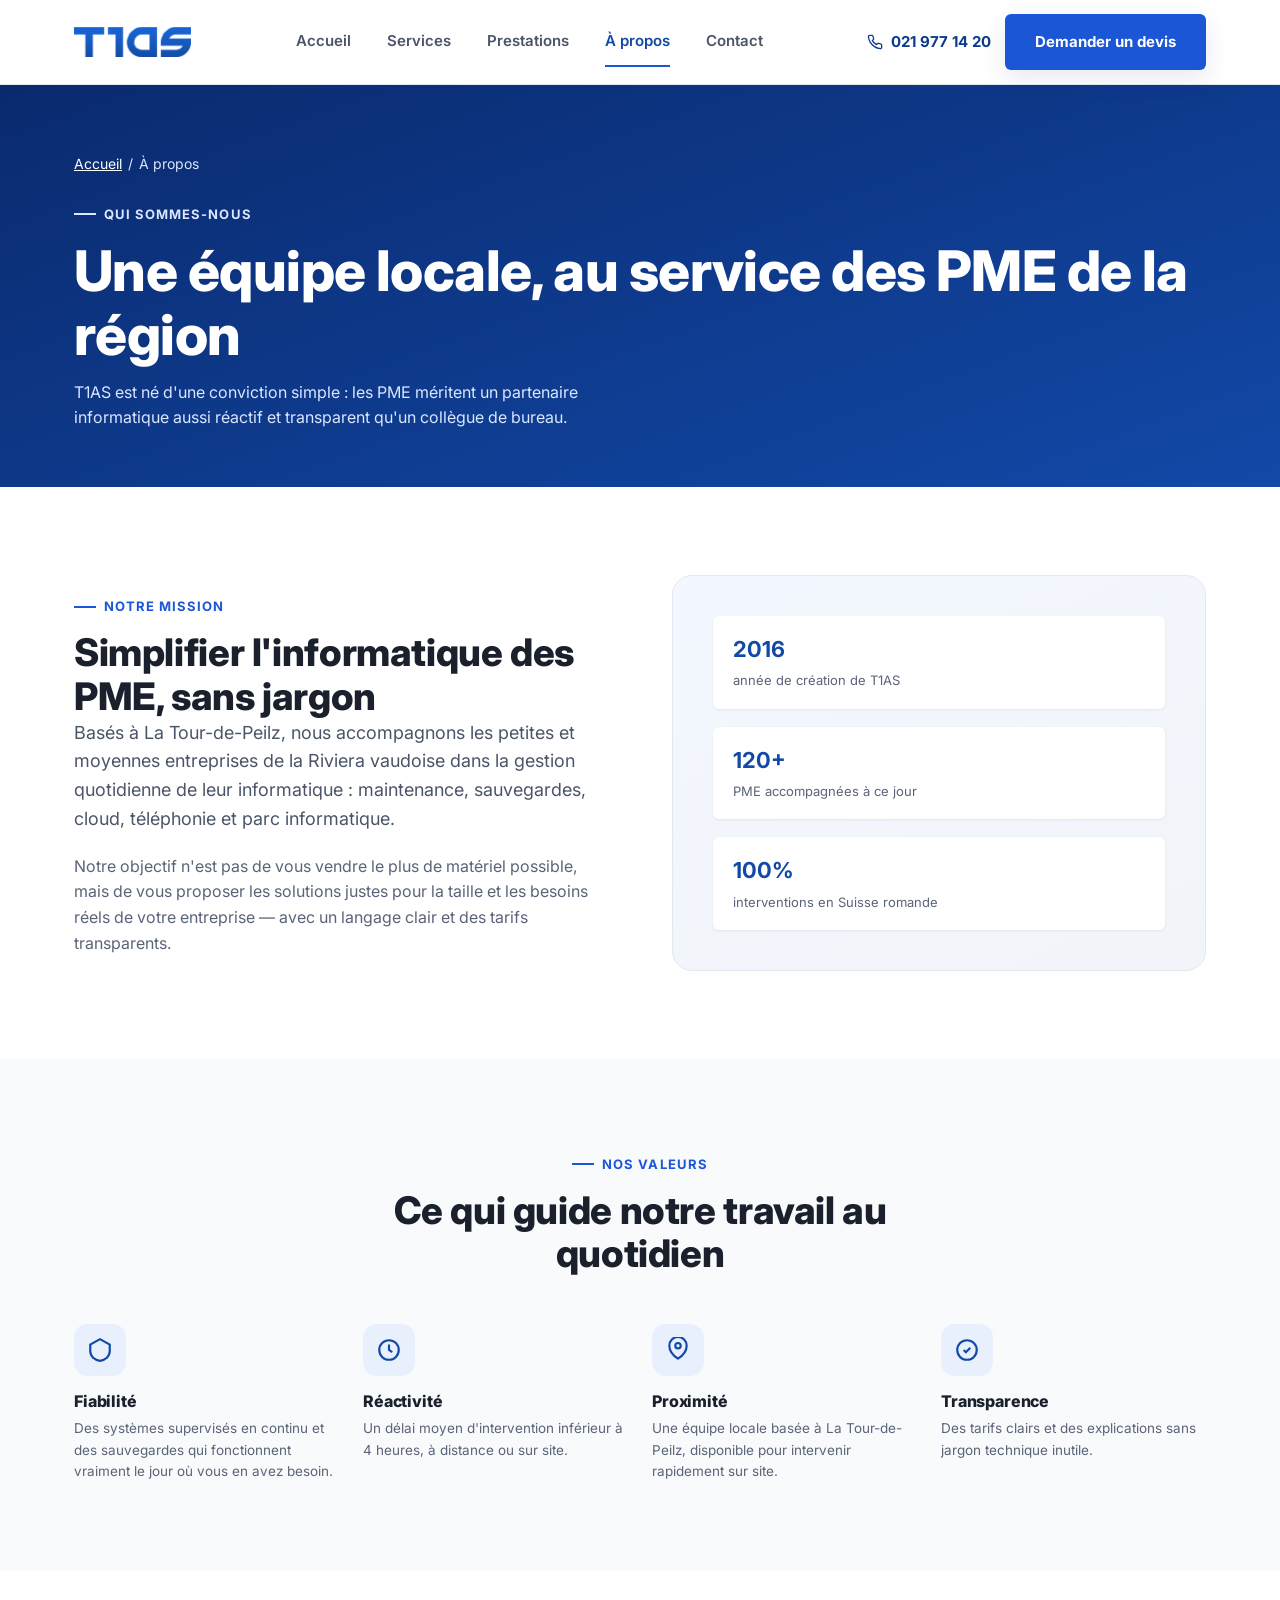
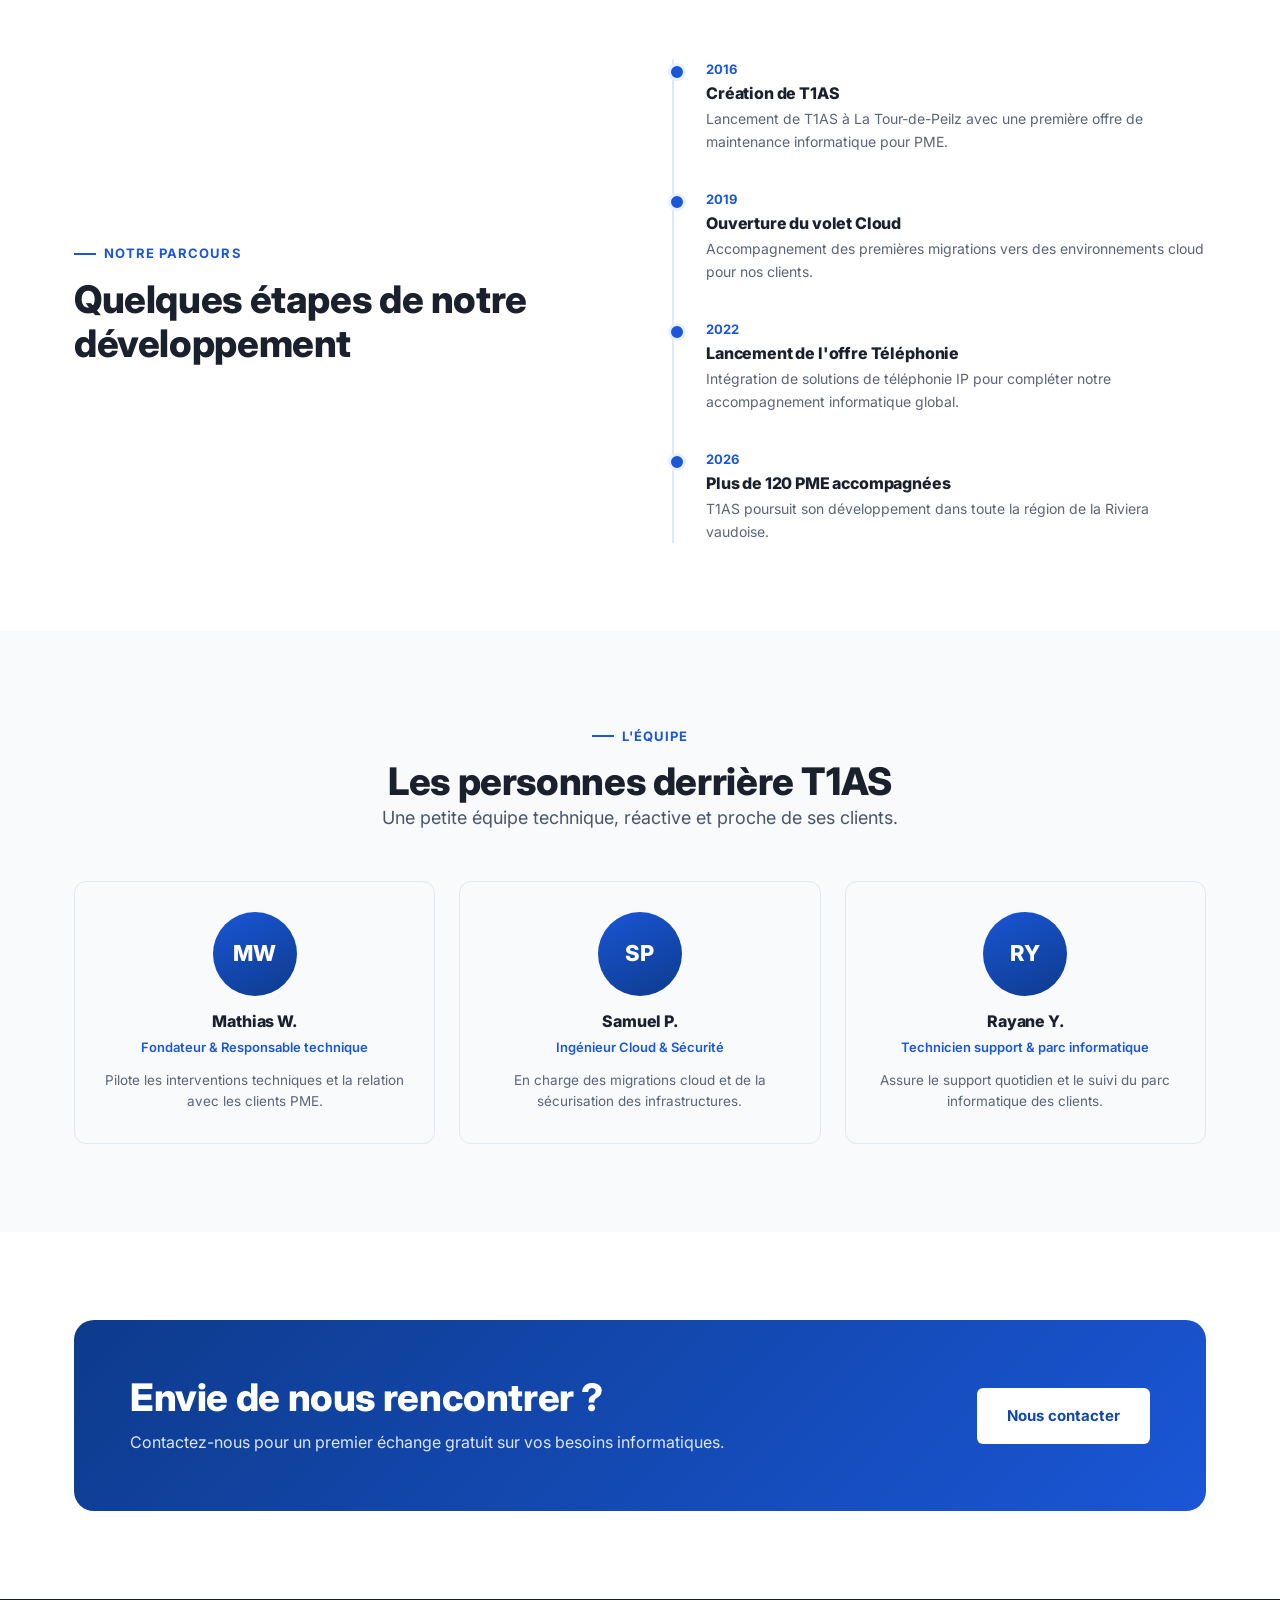
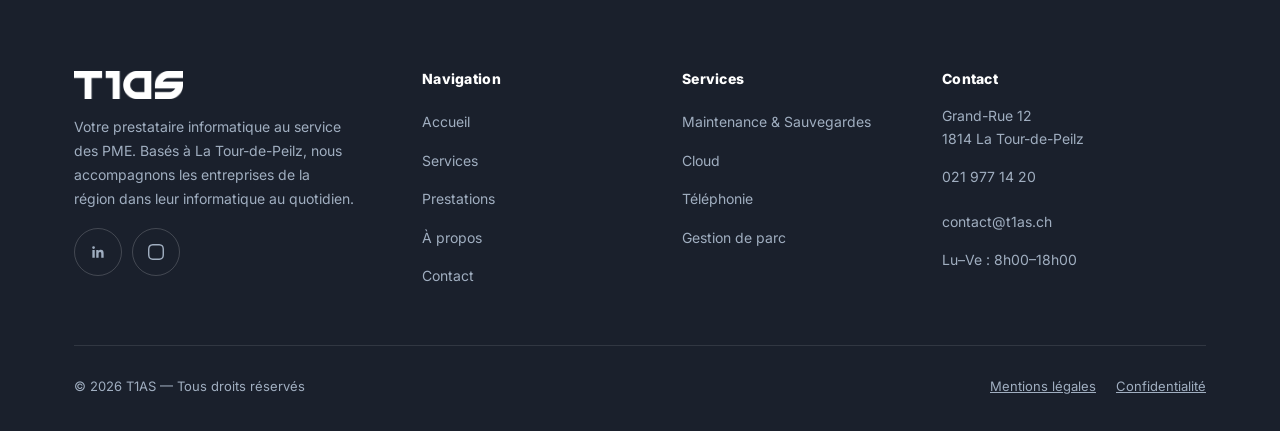
==== commit 3da9cf7a: "Ajoute la recherche sur la liste" ====
--- a/t1as-accessibilite-s08/a-propos.html
+++ b/t1as-accessibilite-s08/a-propos.html
@@ -21,6 +21,7 @@
     <nav class="nav-links" aria-label="Navigation principale">
       <a href="index.html">Accueil</a>
       <a href="services.html">Services</a>
+      <a href="prestations.html">Prestations</a>
       <a href="a-propos.html" class="active" aria-current="page">À propos</a>
       <a href="contact.html">Contact</a>
     </nav>
@@ -44,6 +45,7 @@
   </div>
   <a href="index.html">Accueil</a>
   <a href="services.html">Services</a>
+  <a href="prestations.html">Prestations</a>
   <a href="a-propos.html">À propos</a>
   <a href="contact.html">Contact</a>
   <a href="tel:+41219771420" class="mobile-nav-phone">021 977 14 20</a>
@@ -208,6 +210,7 @@
         <ul>
           <li><a href="index.html">Accueil</a></li>
           <li><a href="services.html">Services</a></li>
+          <li><a href="prestations.html">Prestations</a></li>
           <li><a href="a-propos.html">À propos</a></li>
           <li><a href="contact.html">Contact</a></li>
         </ul>
--- a/t1as-accessibilite-s08/css/style.css
+++ b/t1as-accessibilite-s08/css/style.css
@@ -894,3 +894,76 @@
   }
   .btn-primary:hover, .btn-white:hover, .service-card:hover { transform: none; }
 }
+
+/* Petits écrans : le bouton devis du header cachait le menu burger */
+@media (max-width: 560px) {
+  .header-cta .btn { display: none; }
+  .header-inner { padding: 10px 16px; }
+}
+
+/* ============================================
+   Catalogue des prestations (M291 semaines 12 à 14)
+   ============================================ */
+
+.catalogue-outils {
+  display: flex;
+  flex-direction: column;
+  gap: 8px;
+  margin-bottom: 24px;
+}
+.catalogue-outils label { font-size: 14px; font-weight: 700; color: var(--gray-700); }
+.catalogue-ligne {
+  display: flex;
+  flex-wrap: wrap;
+  gap: 12px;
+}
+.catalogue-ligne input {
+  flex: 1 1 260px;
+  min-height: 48px;
+  padding: 0 14px;
+  font: inherit;
+  border: 1px solid var(--border-field);
+  border-radius: var(--radius-sm);
+}
+.filtre[aria-pressed="true"] {
+  background: var(--blue-600);
+  border-color: var(--blue-600);
+  color: var(--white);
+}
+#aucun-resultat { font-weight: 600; color: var(--gray-800); margin-bottom: 16px; }
+
+.prestations-grid {
+  display: grid;
+  grid-template-columns: repeat(auto-fill, minmax(260px, 1fr));
+  gap: 20px;
+}
+.prestation-card {
+  display: flex;
+  flex-direction: column;
+  gap: 10px;
+  background: var(--white);
+  border: 1px solid var(--gray-200);
+  border-radius: var(--radius-md);
+  padding: 24px 22px;
+}
+.prestation-card .service-tag { font-size: 12px; font-weight: 700; letter-spacing: 0.04em; text-transform: uppercase; color: var(--blue-700); }
+.prestation-card h3 { font-size: 18px; }
+.prestation-card p { font-size: 14.5px; color: var(--gray-600); }
+.prestation-infos {
+  display: flex;
+  flex-wrap: wrap;
+  align-items: center;
+  gap: 8px 14px;
+  margin-top: auto;
+  font-size: 14px;
+  color: var(--gray-700);
+}
+.prestation-prix { font-weight: 700; color: var(--gray-900); width: 100%; }
+.badge-intervention {
+  padding: 2px 10px;
+  border-radius: 999px;
+  font-weight: 700;
+  font-size: 13px;
+}
+.a-distance { background: var(--blue-100); color: var(--blue-800); }
+.sur-place { background: var(--gray-100); color: var(--gray-800); border: 1px solid var(--gray-600); }
